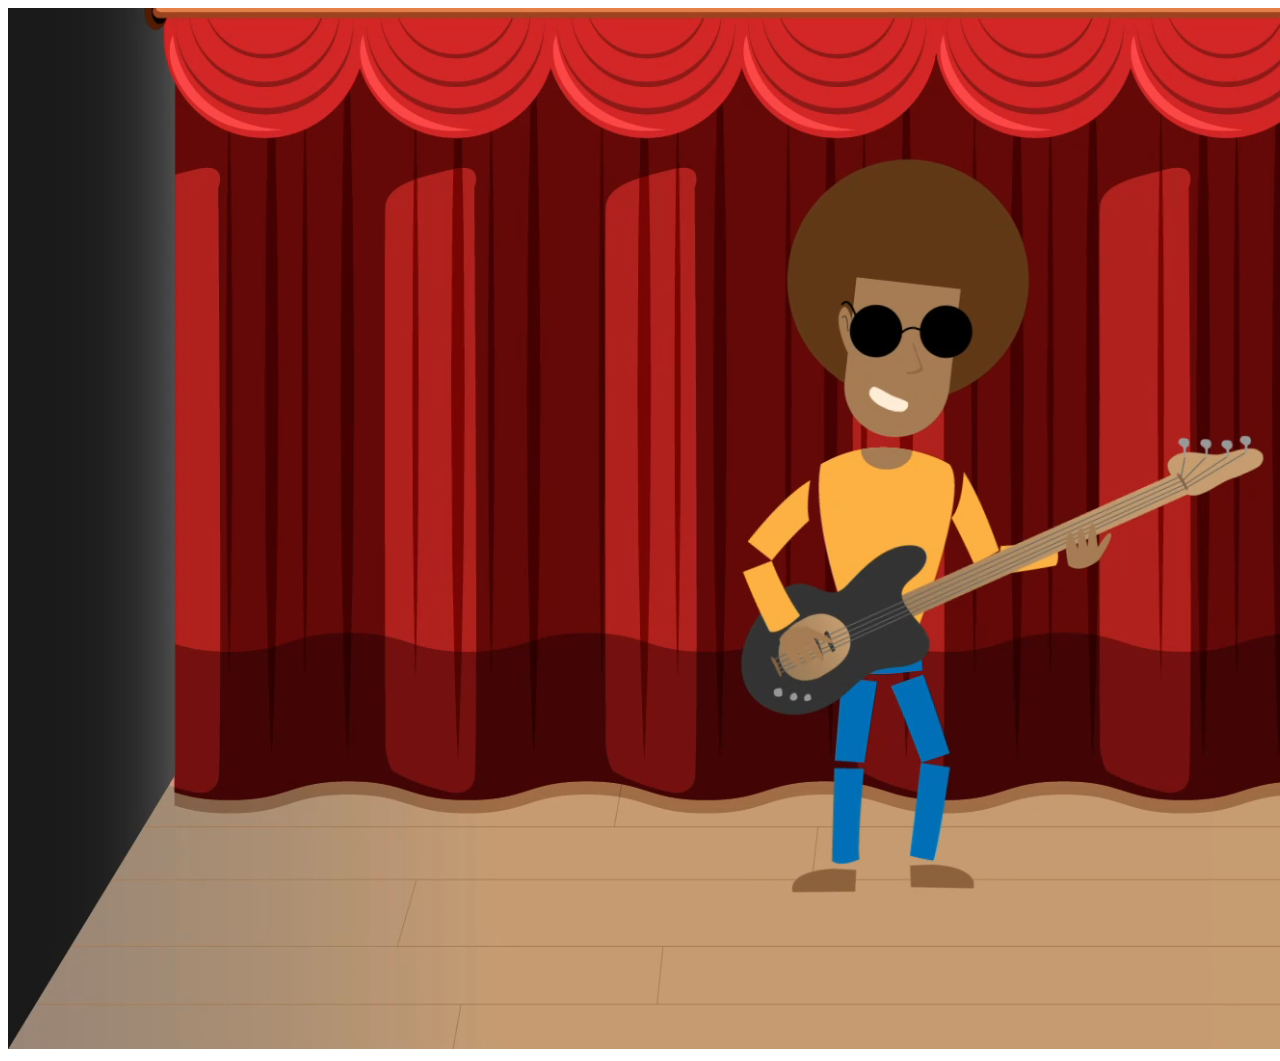
==== bass.html @ d0641085 "Add files via upload" ====
<!DOCTYPE html>
<html lang="en">
<head>
  <meta charset="UTF-8">
  <meta name="viewport" content="width=device-width, initial-scale=1.0">
  <link rel="icon" href="data:image/svg+xml,<svg xmlns=%22http://www.w3.org/2000/svg%22 viewBox=%220 0 100 100%22><text y=%22.9em%22 font-size=%2290%22>✨</text></svg>">
  <title>Virtual band</title>
  <link rel="stylesheet" href="style.css">
</head>
<body>
  <video width="1850" autoplay muted loop id="myVideo">
    <source src="vids/playing_bass.mp4" type="video/mp4">
  </video>
  <a id="returnButton" href="index.html">Return</a>
</body>

</html>
---- style.css ----
/* You don't really have to touch this style.css file. Most of the styling of the canvas is controlled via the sketch.js */

#bassButton {
  z-index: 99;
  position: absolute;
  padding: 90px;
  margin-top: 375px;
  margin-left: -1475px;
  border-radius: 150px;
  background-color: white;
  opacity: 0;
  
}

#saxButton {
  z-index: 99;
  position: absolute;
  padding: 90px;
  margin-top: 375px;
  margin-left: -1000px;
  border-radius: 100px;
  background-color: white;
  opacity: 0;
}

#drumsButton {
  z-index: 99;
  position: absolute;
  padding: 90px;
  margin-top: 375px;
  margin-left: -520px;
  border-radius: 100px;
  background-color: white;
  opacity: 0;
}

#returnButton {
  z-index: 99;
  position: absolute;
  padding: 20px;
  margin-top: 950px;
  margin-left: -140px;
  border-radius: 100px;
  background-color: white;
  font-family: Arial, Helvetica, sans-serif;
  text-decoration: none;
  color: black;
  font-size: 16px;
}
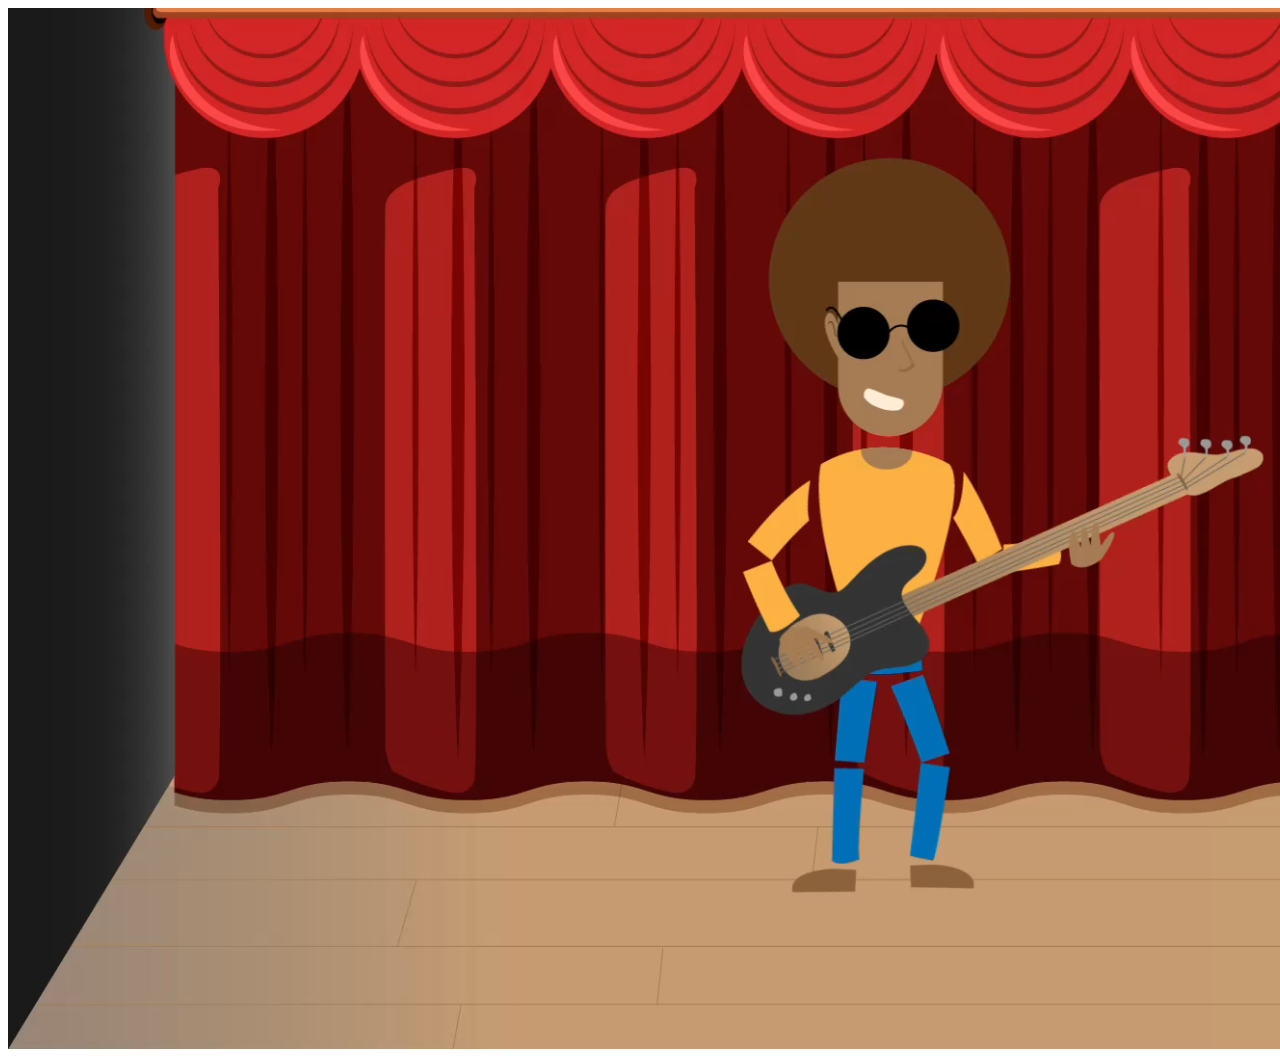
==== commit 618b6f06: "Add files via upload" ====
--- a/bass.html
+++ b/bass.html
@@ -8,7 +8,7 @@
   <link rel="stylesheet" href="style.css">
 </head>
 <body>
-  <video width="1850" autoplay muted loop id="myVideo">
+  <video width="1850" autoplay loop id="myVideo">
     <source src="vids/playing_bass.mp4" type="video/mp4">
   </video>
   <a id="returnButton" href="index.html">Return</a>
